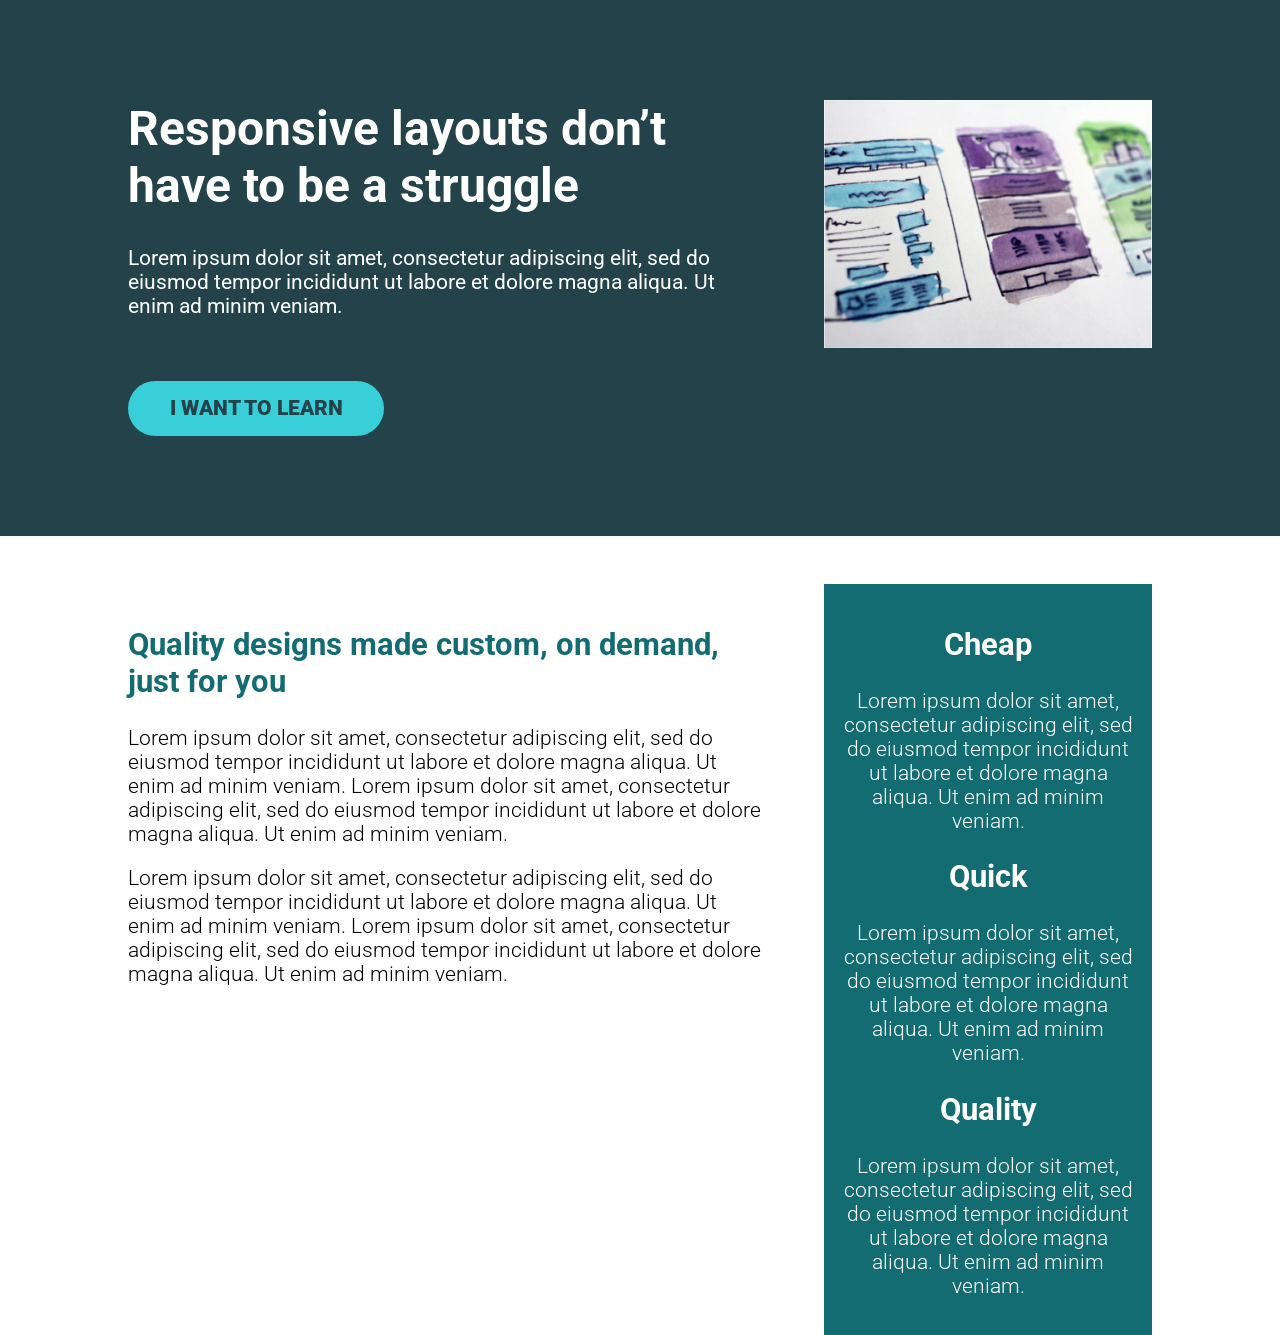
==== KevinPowell/day_09/Flexbox_challenge_02/index.html @ 08e06995 "KP Responsive Layouts - Day 9 flexbox challenge #2" ====
<!DOCTYPE html>
<html lang="en">

<head>
    <meta charset="UTF-8">
    <meta name="viewport" content="width=device-width, initial-scale=1.0">
    <title>Conquering Rsponsive Layouts</title>
    <link href="https://fonts.googleapis.com/css2?family=Roboto:wght@400;900&display=swap" rel="stylesheet">
    <link rel="stylesheet" href="style.css">
</head>

<body>
    <div class="hero">
        <div class="container row">
            <div class="hero__text">
                <h1>Responsive layouts don’t have to be a struggle</h1>
                <p>Lorem ipsum dolor sit amet, consectetur adipiscing elit, sed do eiusmod tempor incididunt ut labore
                    et dolore magna aliqua. Ut enim ad minim veniam.</p>
                <a href="#" class="btn">I want to learn</a>
            </div>
            <div class="hero__img">
                <img src="img/hero-img.jpg" alt="webpage layout sketches">
            </div>
        </div>
    </div>

    <main class="container row">
        <section>
            <h2 class="accent-text">Quality designs made custom, on demand, just for you</h2>
            <p>Lorem ipsum dolor sit amet, consectetur adipiscing elit, sed do eiusmod tempor incididunt ut labore et
                dolore magna aliqua. Ut enim ad minim veniam. Lorem ipsum dolor sit amet, consectetur adipiscing elit,
                sed do eiusmod tempor incididunt ut labore et dolore magna aliqua. Ut enim ad minim veniam.</p>
            <p>Lorem ipsum dolor sit amet, consectetur adipiscing elit, sed do eiusmod tempor incididunt ut labore et
                dolore magna aliqua. Ut enim ad minim veniam. Lorem ipsum dolor sit amet, consectetur adipiscing elit,
                sed do eiusmod tempor incididunt ut labore et dolore magna aliqua. Ut enim ad minim veniam.</p>
        </section>
        <aside>
            <div>
                <h2>Cheap</h2>
                <p>Lorem ipsum dolor sit amet, consectetur adipiscing elit, sed do eiusmod tempor incididunt ut labore
                    et dolore magna aliqua. Ut enim ad minim veniam.</p>
            </div>
            <div>
                <h2>Quick</h2>
                <p>Lorem ipsum dolor sit amet, consectetur adipiscing elit, sed do eiusmod tempor incididunt ut labore
                    et dolore magna aliqua. Ut enim ad minim veniam.</p>
            </div>
            <div>
                <h2>Quality</h2>
                <p>Lorem ipsum dolor sit amet, consectetur adipiscing elit, sed do eiusmod tempor incididunt ut labore
                    et dolore magna aliqua. Ut enim ad minim veniam.</p>
            </div>
        </aside>
    </main>

</body>

</html>
---- KevinPowell/day_09/Flexbox_challenge_02/style.css ----
/* 
////// For this challenge ///////

- All text is in the text.md file

// Requirements
1. Refer to the design specs for the
   overall layout 
2. The image should line up with
   the sidebar in the section
   below

*/

@import url('https://fonts.googleapis.com/css2?family=Roboto:ital,wght@0,100..900;1,100..900&display=swap');

*, *::before, *::after {
    box-sizing: border-box;
}

body {
    margin: 0;
    font-family: 'Roboto', sans-serif;
    font-size: 1.3rem;
}

img {
    max-width: 100%;
}

h1 {
    font-size: 3rem;
    margin-top: 0;
}

.container {
    width: 80%;
    max-width: 1100px;
    margin: 0 auto;
}

.row {
    /* display: flex => flex container */
    display: flex;
    justify-content: space-between;
    
    gap: 30px;
}

.hero {
    padding: 100px 0;
    background-color: #23424A;
    color: #FFF;
    margin-bottom: 3rem;
}

.hero__text, section { 
    width: 62%;
}

.hero__img, aside {
    width: 32%;
    align-self: flex-start;
}

.hero p {
    margin-bottom: 3em;
}

.btn {
    display: inline-block;
    text-decoration: none;
    text-transform: uppercase; 
    color: #23424A;
    font-weight: 900;
    background-color: #38CFD9;
    padding: .75em 2em;
    border-radius: 100px;
}

.btn:hover,
.btn:focus {
    opacity: .75; 
}

.accent-text {
    /* color: #23424A; */
    color: #136C72;
}

main p {
    font-weight: 300;
}

aside {
    text-align: center;
    color: #FFF;
    background-color: #136C72;
    padding: 1rem;
}

section {
    padding: 1rem 0;
}
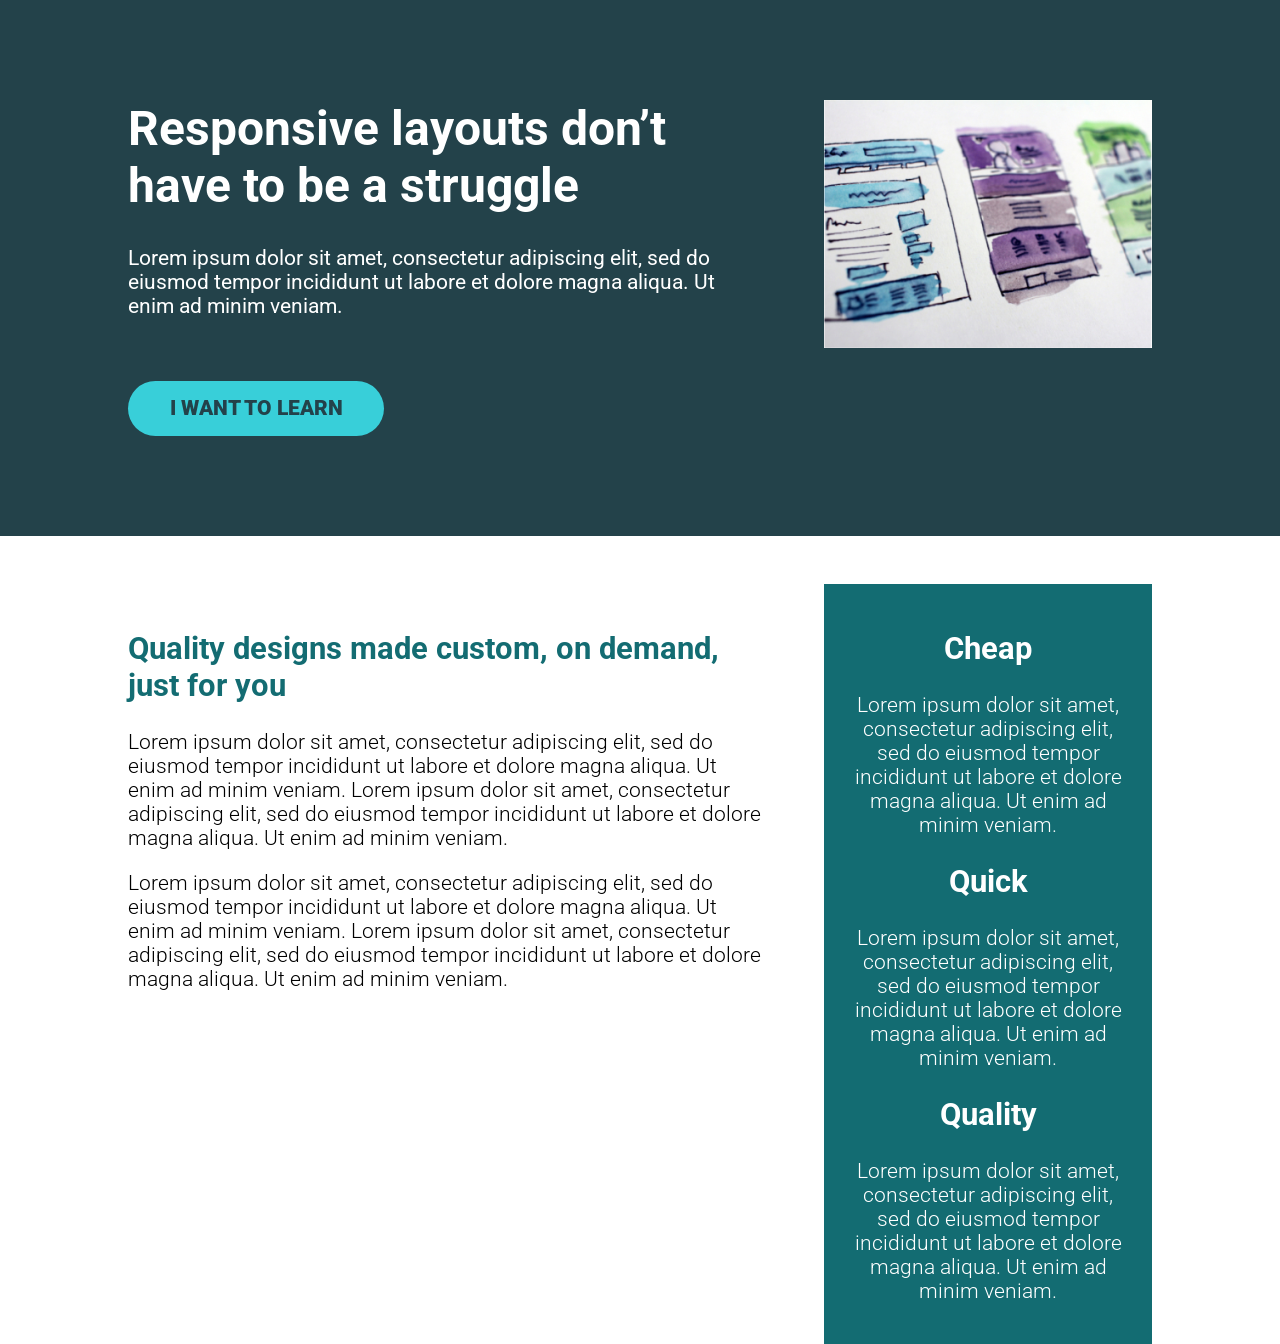
==== commit c8b5b589: "Flexbox_02: padding: rem's > em's" ====
--- a/KevinPowell/day_09/Flexbox_challenge_02/index.html
+++ b/KevinPowell/day_09/Flexbox_challenge_02/index.html
@@ -4,7 +4,7 @@
 <head>
     <meta charset="UTF-8">
     <meta name="viewport" content="width=device-width, initial-scale=1.0">
-    <title>Conquering Rsponsive Layouts</title>
+    <title>Conquering Responsive Layouts</title>
     <link href="https://fonts.googleapis.com/css2?family=Roboto:wght@400;900&display=swap" rel="stylesheet">
     <link rel="stylesheet" href="style.css">
 </head>
--- a/KevinPowell/day_09/Flexbox_challenge_02/style.css
+++ b/KevinPowell/day_09/Flexbox_challenge_02/style.css
@@ -96,10 +96,10 @@
     text-align: center;
     color: #FFF;
     background-color: #136C72;
-    padding: 1rem;
+    padding: 1em;
 }
 
 section {
-    padding: 1rem 0;
+    padding: 1em 0;
 }
 
